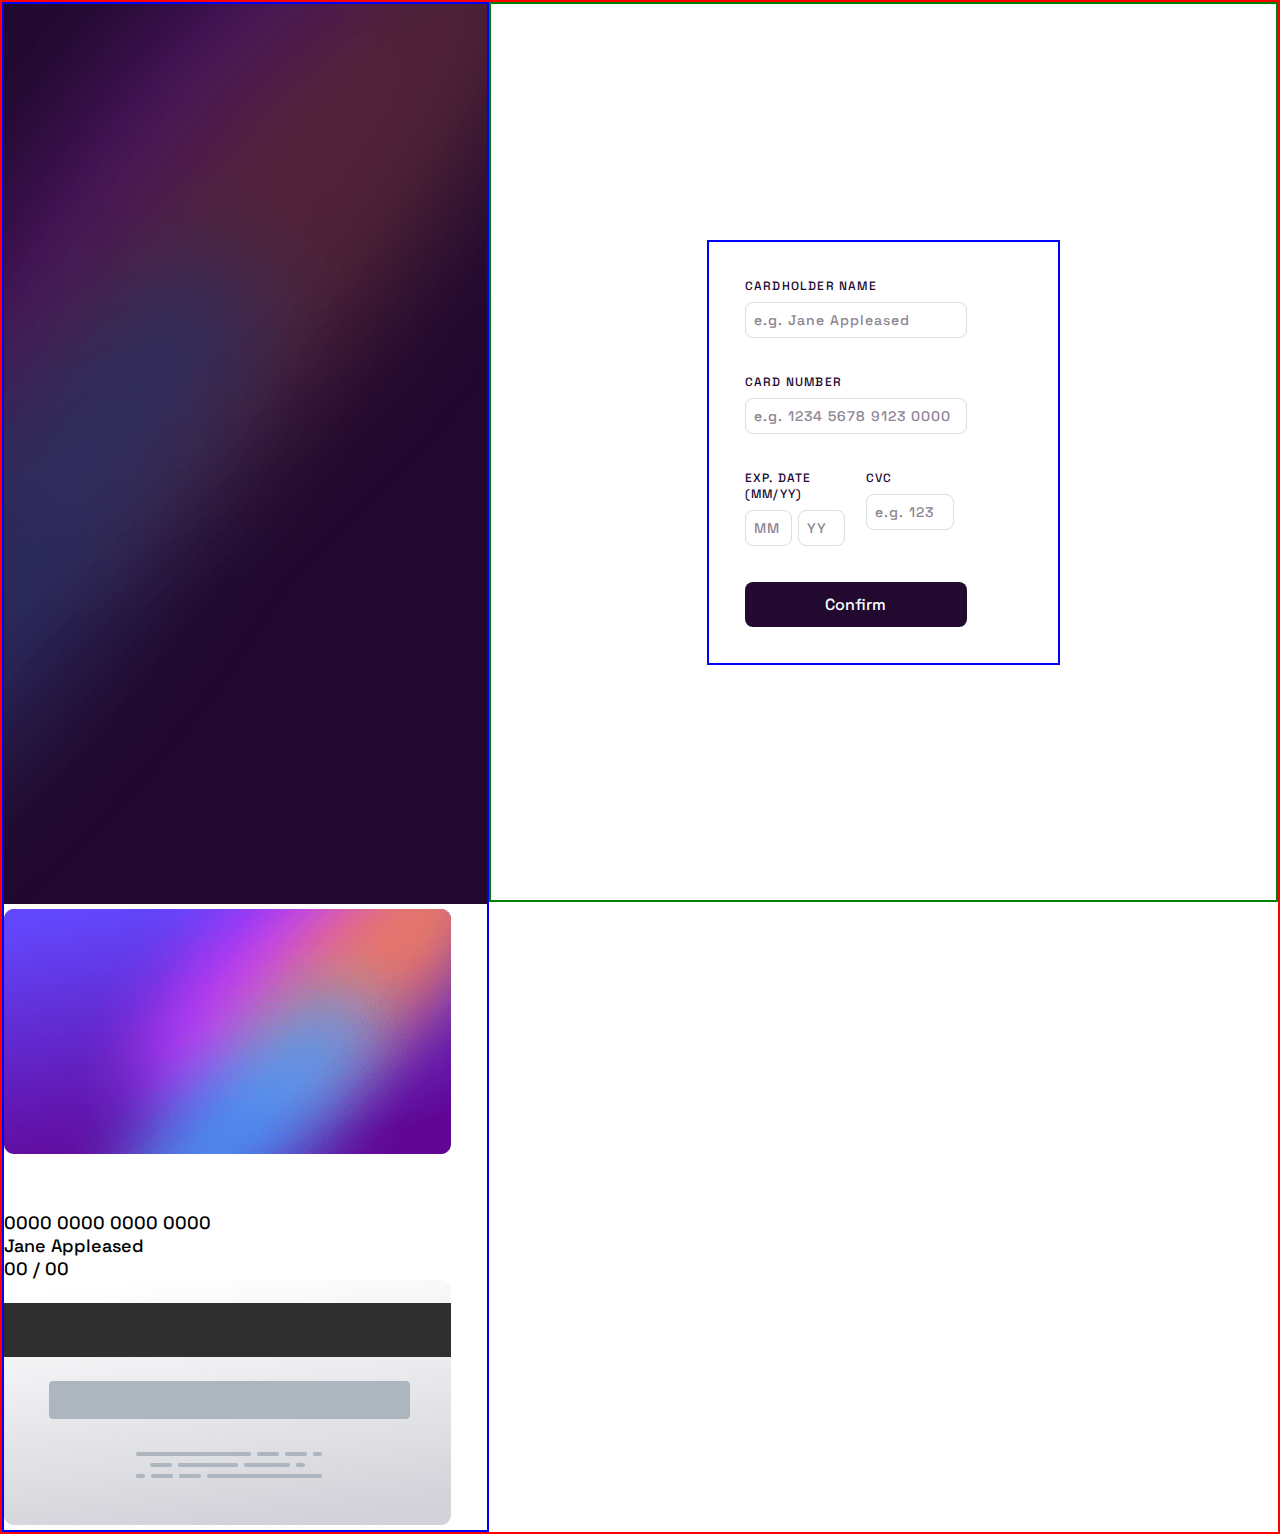
==== index.html @ 0906bd9a "structure and functionality is done" ====
<!DOCTYPE html>
<html lang="en">
  <head>
    <meta charset="UTF-8" />
    <meta name="viewport" content="width=device-width, initial-scale=1.0" />
    <title>Card form</title>
    <link rel="stylesheet" href="style/style.css" />
  </head>
  <body>
    
      <!-- ------------------------------ container --------------------------------- -->

      <div class="container">
        <!-- ----------------------- left side --------------------------- -->

        <div class="left-container">
          <img src="images/bg-main-desktop.png" alt="backgroud" />

          <!-- ------------------ Cards ----------------- -->

          <div class="card-container">

          
          <img src="images/bg-card-front.png" alt="card-front" />


          <!-- ----------------- text overlay ------------------ -->

          <div >
               <!-- ------------- image ------------------ -->

        
                <img src="images/card-logo.svg" alt="">


                <!-- --------------- content ------------------- -->

                <div>

                  <p class="display-card-number"> </p>


                  <div>

                    <p class="display-cardholder-name"></p>
                   <p class="display-exp">
                    <span class="display-month"></span>
                    /
                    <span class="display-year"></span>
                   </p>

                  </div>
                 

                </div>

               



               


          </div>
      


        </div>

          <img src="images/bg-card-back.png" alt="card-back" />
        </div>

        <!-- ---------------------- right side -------------------------------- -->

        <div class="right-container">

          <form class="card-detail-form" action="submit.html">
            <!-- --------------  cardholder name ----------------------- -->

            <label for="cardholder-name">
              <p>CARDHOLDER NAME</p>
              <input
                type="text"
                id="cardholder-name"
                placeholder="e.g. Jane Appleased"
                
              />
              <span class="name-error error"></span>
            </label>

            <!-- --------------  card number ----------------------- -->

            <label for="card-number">
              <p>CARD NUMBER</p>
              <input
                type="text"
                id="card-number"
                placeholder="e.g. 1234 5678 9123 0000"
                maxlength="16"
             
              />
              <span class="number-error error"></span>
            </label>


             <!-- --------------  exp date  and  cvc container----------------------- -->

            <div class="exp-cvc-container">


                <!-- ------------------- exp data -------------------- -->
             

              <label for="exp-date"  class="exp-date-container">
                <p>EXP. DATE (MM/YY)</p>
                

                <div class="exp">

                  <input type="text" inputmode="numeric" id="exp-date-month"  placeholder="MM" maxlength="2">
                

                  <input type="text" inputmode="numeric" id="exp-date-year" placeholder="YY" maxlength="2">

                </div>
               
                <span class="exp-error error"></span>
              </label>


              <!-- ------------------- CVC --------------------------------- -->

              <label for="cvc" class="cvc-container">
                <p>CVC</p>
                
                <input type="text"  inputmode="numeric" id="cvc" placeholder="e.g. 123">
                <span class="cvc-error error"></span>
              </label>

            </div>


            <!-- --------------------- Submit button -------------------------- -->

            <button type="submit" id="submit" class="submit-btn" >
                Confirm
            </button>
          </form>

        </div>


      </div>
   


    <script src="index.js"></script>
  </body>
</html>
---- style/style.css ----
@import url('https://fonts.googleapis.com/css2?family=Space+Grotesk:wght@500&display=swap');


:root {
    --red-error: hsl(0, 100%, 66%);
    --white: hsl(0, 0%, 100%);
    --primary-violet: hsl(270, 3%, 87%);
    --violet: hsl(279, 6%, 55%);
    --dark-violet: hsl(278, 68%, 11%);
    --my-gradient: linear-gradient(to right, hsl(249, 99%, 64%), hsl(278, 94%, 30%));

  }



*{
    margin:0;
    padding: 0;
    box-sizing: border-box;
}


body{
   
    width:100vw;
    height:100vh;
   /* overflow-y: hidden; */
    font-family: "Space Grotesk", sans-serif;
    font-optical-sizing: auto;
    font-weight: 500;
    font-style: normal;
    font-size: 18px;
    /* background-color: var(--gardient); */
  

}

label{
    font-size: 12px;
    letter-spacing: 1.2px;
    display: flex;
    flex-direction: column;
    gap:8px;
    color:var(--dark-violet)

}

input{
    outline:none;
    padding: 8px;
    border-radius: 8px;
    border:1px solid var(--primary-violet);
    width:80%;
    font-family: "Space Grotesk", sans-serif;
    font-optical-sizing: auto;
    font-weight: 500;
    font-size:14px;
    letter-spacing: 1px;
    color:var(--dark-violet)

}

input::placeholder{
    color:var(--violet)
}

input:focus{
    border:1px solid var(--dark-violet);
}

.container{
    
    display: flex;
    flex-direction: row;
    justify-content: center;
    border:2px solid red;
    
}


.left-container{

    border:2px solid blue;
    flex-basis:30%;
    position: relative;
}

.right-container{
    height:100vh;
    border:2px solid green;
    flex-basis: 70%;
    display:flex;
    justify-content: center;
    align-items: center;
 
    
}

.card-detail-form{
    border:2px solid blue;
    width:45%;
    padding:36px;
    display:flex;
    flex-direction: column;
    gap: 28px;
}

.exp-cvc-container{
    display: flex;
    flex-direction: row;
    gap:10px;
}

.exp-date-container{
    width:40%;
  
}
.exp{
     width:90%;
    display: flex;
    flex-direction: row;
    gap:6px;
}

.cvc-container{
    width:40%;
}

.cvc-container input{
    width:80%;
}

.error{
    color:var(--red-error);
    font-size:10px;
}

.error-input{
    border:1px solid var(--red-error);
}


.submit-btn{
    width:80%;
    cursor:pointer;
    display:flex;
    justify-content: center;
    align-items: center;
    padding-block:12px;
    border-radius:8px;
    outline:none;
    border:none;
    background-color: var(--dark-violet);
    color: var(--white);
    font-family: "Space Grotesk", sans-serif;
    font-optical-sizing: auto;
    font-weight: 500;
    font-style: normal;
    font-size:16px;
    transition: all;
    transition-duration: 1.4s;
    
}

.submit-btn:hover{
    box-shadow: 0 0 30px var(--primary-violet);
}
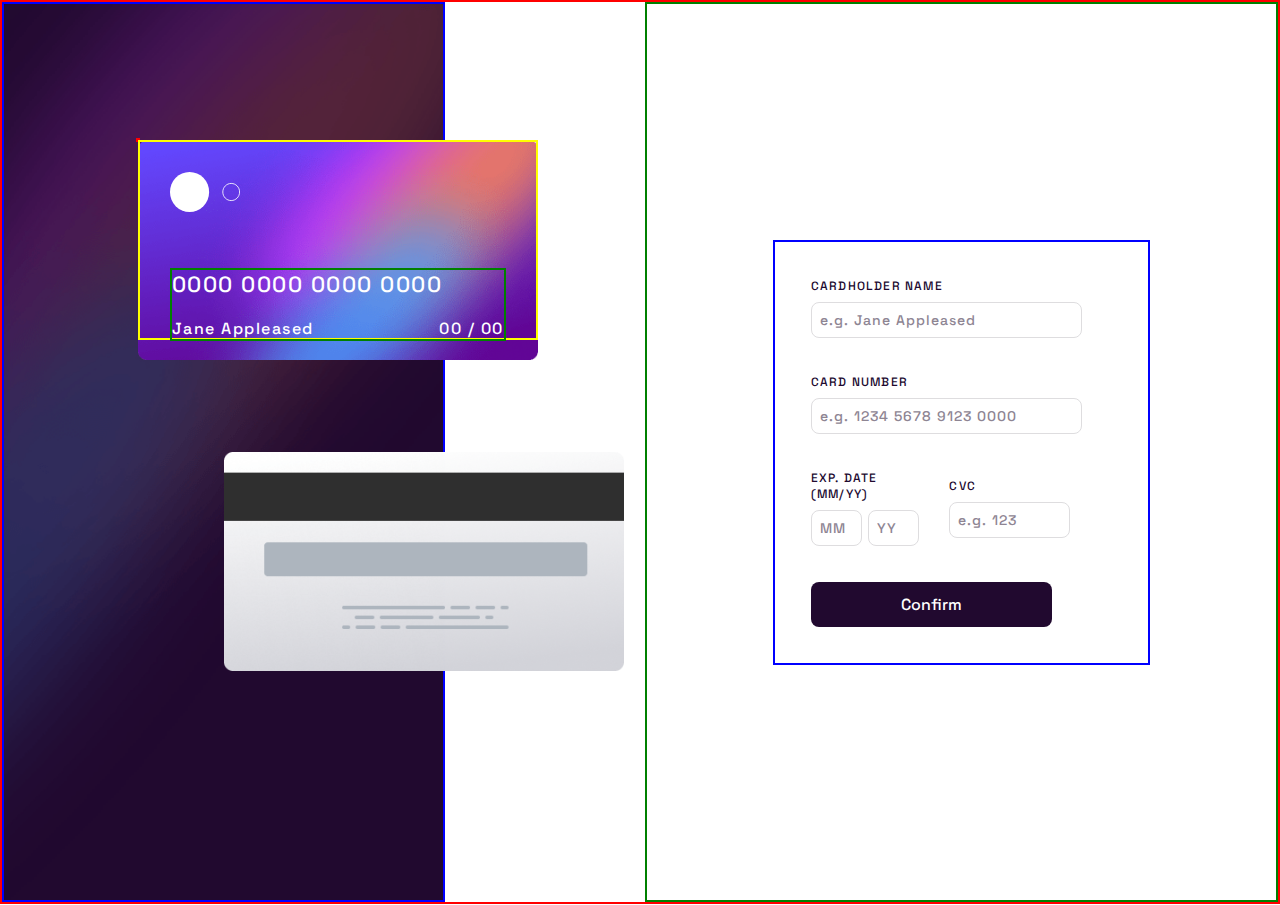
==== commit 60cd9ba9: "Half responsiveness done" ====
--- a/index.html
+++ b/index.html
@@ -5,154 +5,136 @@
     <meta name="viewport" content="width=device-width, initial-scale=1.0" />
     <title>Card form</title>
     <link rel="stylesheet" href="style/style.css" />
+    <link rel="stylesheet" href="style/media.css">
   </head>
   <body>
-    
-      <!-- ------------------------------ container --------------------------------- -->
+    <!-- ------------------------------ container --------------------------------- -->
 
-      <div class="container">
-        <!-- ----------------------- left side --------------------------- -->
+    <div class="container">
+      <!-- ----------------------- left side --------------------------- -->
 
-        <div class="left-container">
-          <img src="images/bg-main-desktop.png" alt="backgroud" />
+      <div class="left-container">
+        <img src="images/bg-main-desktop.png" alt="backgroud" class="bg-img"/>
 
-          <!-- ------------------ Cards ----------------- -->
+        <!-- ------------------ Cards ----------------- -->
 
-          <div class="card-container">
+        <div class="card-container">
 
-          
-          <img src="images/bg-card-front.png" alt="card-front" />
+          <!-- ------------------ Card front ---------------------- -->
 
+          <img src="images/bg-card-front.png" alt="card-front" class="front-card"/>
 
           <!-- ----------------- text overlay ------------------ -->
 
-          <div >
-               <!-- ------------- image ------------------ -->
+          <div class="text-overlay">
+            <!-- ------------- image ------------------ -->
 
-        
-                <img src="images/card-logo.svg" alt="">
+            <img src="images/card-logo.svg" alt="card-logo" class="card-logo" />
 
+            <!-- --------------- content ------------------- -->
 
-                <!-- --------------- content ------------------- -->
+            <div class="card-content">
+              <p class="display-card-number">0000 0000 0000 0000</p>
 
-                <div>
-
-                  <p class="display-card-number"> </p>
-
-
-                  <div>
-
-                    <p class="display-cardholder-name"></p>
-                   <p class="display-exp">
-                    <span class="display-month"></span>
-                    /
-                    <span class="display-year"></span>
-                   </p>
-
-                  </div>
-                 
-
-                </div>
-
-               
-
-
-
-               
-
+              <div class="display-container">
+                <p class="display-cardholder-name"></p>
+                <p class="display-exp">
+                  <span class="display-month">00</span>
+                  /
+                  <span class="display-year">00</span>
+                </p>
+              </div>
+            </div>
 
           </div>
-      
-
-
-        </div>
-
-          <img src="images/bg-card-back.png" alt="card-back" />
-        </div>
-
-        <!-- ---------------------- right side -------------------------------- -->
-
-        <div class="right-container">
-
-          <form class="card-detail-form" action="submit.html">
-            <!-- --------------  cardholder name ----------------------- -->
-
-            <label for="cardholder-name">
-              <p>CARDHOLDER NAME</p>
-              <input
-                type="text"
-                id="cardholder-name"
-                placeholder="e.g. Jane Appleased"
-                
-              />
-              <span class="name-error error"></span>
-            </label>
-
-            <!-- --------------  card number ----------------------- -->
-
-            <label for="card-number">
-              <p>CARD NUMBER</p>
-              <input
-                type="text"
-                id="card-number"
-                placeholder="e.g. 1234 5678 9123 0000"
-                maxlength="16"
-             
-              />
-              <span class="number-error error"></span>
-            </label>
-
-
-             <!-- --------------  exp date  and  cvc container----------------------- -->
-
-            <div class="exp-cvc-container">
-
-
-                <!-- ------------------- exp data -------------------- -->
-             
-
-              <label for="exp-date"  class="exp-date-container">
-                <p>EXP. DATE (MM/YY)</p>
-                
-
-                <div class="exp">
-
-                  <input type="text" inputmode="numeric" id="exp-date-month"  placeholder="MM" maxlength="2">
-                
-
-                  <input type="text" inputmode="numeric" id="exp-date-year" placeholder="YY" maxlength="2">
-
-                </div>
-               
-                <span class="exp-error error"></span>
-              </label>
-
-
-              <!-- ------------------- CVC --------------------------------- -->
-
-              <label for="cvc" class="cvc-container">
-                <p>CVC</p>
-                
-                <input type="text"  inputmode="numeric" id="cvc" placeholder="e.g. 123">
-                <span class="cvc-error error"></span>
-              </label>
-
-            </div>
-
-
-            <!-- --------------------- Submit button -------------------------- -->
-
-            <button type="submit" id="submit" class="submit-btn" >
-                Confirm
-            </button>
-          </form>
-
         </div>
 
 
+        <!-- ----------------- Card back -------------------------- -->
+
+        <img src="images/bg-card-back.png" alt="card-back" class="card-back" />
       </div>
-   
 
+      <!-- ---------------------- right side -------------------------------- -->
+
+      <div class="right-container">
+        <form class="card-detail-form" action="submit.html">
+          <!-- --------------  cardholder name ----------------------- -->
+
+          <label for="cardholder-name">
+            <p>CARDHOLDER NAME</p>
+            <input
+              type="text"
+              id="cardholder-name"
+              placeholder="e.g. Jane Appleased"
+            />
+            <span class="name-error error"></span>
+          </label>
+
+          <!-- --------------  card number ----------------------- -->
+
+          <label for="card-number">
+            <p>CARD NUMBER</p>
+            <input
+              type="text"
+              id="card-number"
+              placeholder="e.g. 1234 5678 9123 0000"
+              maxlength="16"
+            />
+            <span class="number-error error"></span>
+          </label>
+
+          <!-- --------------  exp date  and  cvc container----------------------- -->
+
+          <div class="exp-cvc-container">
+            <!-- ------------------- exp data -------------------- -->
+
+            <label for="exp-date" class="exp-date-container">
+              <p>EXP. DATE (MM/YY)</p>
+
+              <div class="exp">
+                <input
+                  type="text"
+                  inputmode="numeric"
+                  id="exp-date-month"
+                  placeholder="MM"
+                  maxlength="2"
+                />
+
+                <input
+                  type="text"
+                  inputmode="numeric"
+                  id="exp-date-year"
+                  placeholder="YY"
+                  maxlength="2"
+                />
+              </div>
+
+              <span class="exp-error error"></span>
+            </label>
+
+            <!-- ------------------- CVC --------------------------------- -->
+
+            <label for="cvc" class="cvc-container">
+              <p>CVC</p>
+
+              <input
+                type="text"
+                inputmode="numeric"
+                id="cvc"
+                placeholder="e.g. 123"
+                maxlength="3"
+              />
+              <span class="cvc-error error"></span>
+            </label>
+          </div>
+
+          <!-- --------------------- Submit button -------------------------- -->
+
+          <button type="submit" id="submit" class="submit-btn">Confirm</button>
+        </form>
+      </div>
+    </div>
 
     <script src="index.js"></script>
   </body>
--- a/style/style.css
+++ b/style/style.css
@@ -24,13 +24,13 @@
    
     width:100vw;
     height:100vh;
-   /* overflow-y: hidden; */
+   overflow-y: hidden;
     font-family: "Space Grotesk", sans-serif;
     font-optical-sizing: auto;
     font-weight: 500;
     font-style: normal;
     font-size: 18px;
-    /* background-color: var(--gardient); */
+  
   
 
 }
@@ -50,7 +50,7 @@
     padding: 8px;
     border-radius: 8px;
     border:1px solid var(--primary-violet);
-    width:80%;
+    width:90%;
     font-family: "Space Grotesk", sans-serif;
     font-optical-sizing: auto;
     font-weight: 500;
@@ -71,24 +71,97 @@
 .container{
     
     display: flex;
+    flex-direction: column;
+    justify-content:flex-start;
+    gap:60px;
+    border:2px solid red;
+    
+}
+
+
+.left-container{
+
+    height:35vh;
+    border:2px solid blue;
+    width:100%;
+    position: relative;
+}
+
+.bg-img{
+    height:100%;
+    width:100%;
+    object-fit: cover;
+}
+
+.card-container{
+    position: absolute;
+    top:15%;
+    left:30%;
+    border:2px solid red;
+}
+
+.front-card{
+    width:350px;
+    position: absolute;
+    z-index:1;
+}
+
+.text-overlay{
+    border:2px solid yellow;
+    width:350px;
+    height:180px;
+    position: absolute;
+    z-index:2;
+    display:flex;
+    flex-direction: column;
+    gap:30px;
+    padding-top:30px;
+    padding-inline:30px;
+
+
+}
+
+.card-logo{
+    width: 70px;
+}
+
+.card-content{
+    border:2px solid green;
+    display: flex;
+    flex-direction: column;
+    gap:20px;
+    font-size: 18px;
+    color:var(--white);
+    letter-spacing: 1.5px;
+}
+
+.display-card-number{
+    font-size: 18px;
+    letter-spacing: 1.5px;
+}
+
+.display-container{
+    display: flex;
     flex-direction: row;
-    justify-content: center;
-    border:2px solid red;
-    
-}
-
-
-.left-container{
-
-    border:2px solid blue;
-    flex-basis:30%;
-    position: relative;
-}
+    justify-content: space-between;
+    font-size:14px;
+    
+
+}
+
+.card-back{
+    width:350px;
+    position: absolute;
+    top:45%;
+    left:50%;
+}
+
+
 
 .right-container{
-    height:100vh;
+    height:60vh;
     border:2px solid green;
-    flex-basis: 70%;
+    width:100%;
     display:flex;
     justify-content: center;
     align-items: center;
@@ -98,7 +171,7 @@
 
 .card-detail-form{
     border:2px solid blue;
-    width:45%;
+    width:80%;
     padding:36px;
     display:flex;
     flex-direction: column;
@@ -108,7 +181,8 @@
 .exp-cvc-container{
     display: flex;
     flex-direction: row;
-    gap:10px;
+    gap:30px;
+    align-items: center;
 }
 
 .exp-date-container{
@@ -127,7 +201,7 @@
 }
 
 .cvc-container input{
-    width:80%;
+    width:100%;
 }
 
 .error{
--- a/style/media.css
+++ b/style/media.css
@@ -0,0 +1,166 @@
+
+
+
+
+
+
+
+@media only screen and (min-width: 860px){
+
+    .container{
+        flex-direction: row;
+        /* justify-content: space-between; */
+        gap:200px;
+    }
+
+    .left-container{
+        height:100vh;
+        width:40%;
+    }
+
+    .right-container{
+        height:100vh;
+        width:60%;
+    }
+
+    .card-back{
+        left:35%;
+    }
+
+    .card-container{
+        left:15%;
+    }
+
+}
+
+@media only screen and (min-width: 900px){
+ 
+    .display-card-number{
+        font-size: 22px;
+        
+    }
+
+    .display-container{
+        font-size:16px;
+    }
+
+    .right-container{
+        height:100vh;
+        width:45%;
+    }
+
+    .left-container{
+        height:100vh;
+         width:35%;
+     }
+
+     .card-container{
+        left:20%;
+    }
+   
+    .card-back{
+        left:40%;
+    }
+
+
+}
+
+
+
+@media only screen and (min-width: 1060px){
+
+    .right-container{
+        width: 50%;
+        height:100vh;
+     }
+
+ 
+
+     .card-detail-form{
+         width:70%;
+     }
+
+     .card-back{
+        width:400px;
+        top:50%;
+        left:40%;
+     }
+
+     .front-card{
+        width:400px;
+     }
+
+     .text-overlay{
+        width:400px;
+        height:200px;
+        gap:56px;
+     }
+
+     .card-content{
+        gap:20px;
+     }
+
+     .exp-cvc-container{
+      gap:18px;
+     }
+
+     .card-container{
+        left:25%;
+    }
+   
+    
+
+
+
+
+    
+ 
+
+}
+
+
+@media only screen and (min-width: 1200px) {
+
+    .card-detail-form{
+        width:60%;
+    }
+    .card-container{
+        left:30%;
+    }
+   
+    .card-back{
+        left:50%;
+    }
+
+
+   
+
+}
+
+
+@media only screen and (min-width: 1370px) {
+
+
+    input{
+        width:80%;
+    }
+    .left-container{
+        width:40%;
+    }
+    .right-container{
+       width: 70%;
+       height:100vh;
+    }
+    .card-detail-form{
+        width:45%;
+    }
+    .card-container{
+        left:30%;
+    }
+   
+    .card-back{
+        left:45%;
+    }
+
+
+}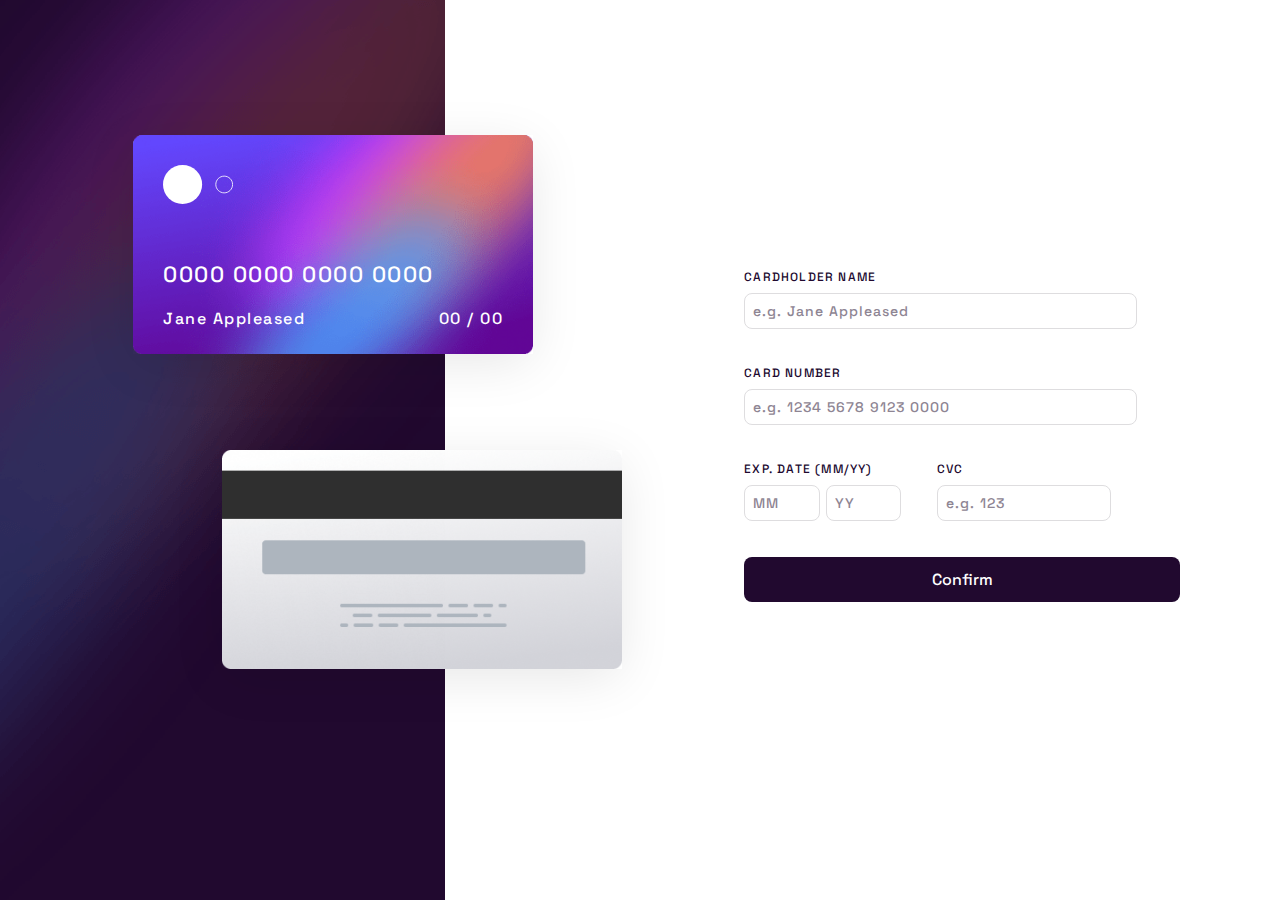
==== commit 37b972b5: "..." ====
--- a/index.html
+++ b/index.html
@@ -132,6 +132,7 @@
           <!-- --------------------- Submit button -------------------------- -->
 
           <button type="submit" id="submit" class="submit-btn">Confirm</button>
+          
         </form>
       </div>
     </div>
--- a/style/style.css
+++ b/style/style.css
@@ -24,7 +24,6 @@
    
     width:100vw;
     height:100vh;
-   overflow-y: hidden;
     font-family: "Space Grotesk", sans-serif;
     font-optical-sizing: auto;
     font-weight: 500;
@@ -50,7 +49,7 @@
     padding: 8px;
     border-radius: 8px;
     border:1px solid var(--primary-violet);
-    width:90%;
+    width:97%;
     font-family: "Space Grotesk", sans-serif;
     font-optical-sizing: auto;
     font-weight: 500;
@@ -74,7 +73,7 @@
     flex-direction: column;
     justify-content:flex-start;
     gap:60px;
-    border:2px solid red;
+   
     
 }
 
@@ -82,7 +81,7 @@
 .left-container{
 
     height:35vh;
-    border:2px solid blue;
+   
     width:100%;
     position: relative;
 }
@@ -95,26 +94,27 @@
 
 .card-container{
     position: absolute;
-    top:15%;
-    left:30%;
-    border:2px solid red;
+    top:60%;
+    left:5%;
+    box-shadow: 0px 10px 50px -3px rgba(0,0,0,0.1);
 }
 
 .front-card{
-    width:350px;
+    width:280px;
     position: absolute;
     z-index:1;
+    box-shadow: 0px 10px 50px -3px rgba(0,0,0,0.1);
 }
 
 .text-overlay{
-    border:2px solid yellow;
-    width:350px;
-    height:180px;
+
+    width:280px;
+    height:160px;
     position: absolute;
     z-index:2;
     display:flex;
     flex-direction: column;
-    gap:30px;
+    gap:20px;
     padding-top:30px;
     padding-inline:30px;
 
@@ -122,21 +122,21 @@
 }
 
 .card-logo{
-    width: 70px;
+    width: 40px;
 }
 
 .card-content{
-    border:2px solid green;
+    
     display: flex;
     flex-direction: column;
     gap:20px;
-    font-size: 18px;
+    font-size: 14px;
     color:var(--white);
     letter-spacing: 1.5px;
 }
 
 .display-card-number{
-    font-size: 18px;
+    font-size: 1p6x;
     letter-spacing: 1.5px;
 }
 
@@ -150,17 +150,18 @@
 }
 
 .card-back{
-    width:350px;
+    width:280px;
     position: absolute;
-    top:45%;
-    left:50%;
+    top:20%;
+    left:10%;
+    box-shadow: 0px 10px 50px -3px rgba(0,0,0,0.1);
 }
 
 
 
 .right-container{
     height:60vh;
-    border:2px solid green;
+ 
     width:100%;
     display:flex;
     justify-content: center;
@@ -170,8 +171,8 @@
 }
 
 .card-detail-form{
-    border:2px solid blue;
-    width:80%;
+   
+    width:90%;
     padding:36px;
     display:flex;
     flex-direction: column;
@@ -215,7 +216,80 @@
 
 
 .submit-btn{
-    width:80%;
+    width:100%;
+    cursor:pointer;
+    display:flex;
+    justify-content: center;
+    align-items: center;
+    padding-block:12px;
+    margin-bottom:30px;
+    border-radius:8px;
+    outline:none;
+    border:none;
+    background-color: var(--dark-violet);
+    color: var(--white);
+    font-family: "Space Grotesk", sans-serif;
+    font-optical-sizing: auto;
+    font-weight: 500;
+    font-style: normal;
+    font-size:16px;
+    transition: all;
+    transition-duration: 1.4s;
+    
+}
+
+.submit-btn:hover{
+    box-shadow: 0 0 30px var(--primary-violet);
+}
+
+
+/* submit page */
+
+.submit-right-container{
+    
+  
+    display: flex;
+    /* justify-content: center; */
+    /* align-items: center; */
+    
+}
+
+.submit-content-container{
+    width:95%;
+    display: flex;
+    flex-direction: column;
+    gap:38px;
+
+}
+.submit-content{
+  
+    display: flex;
+    flex-direction: column;
+   gap:20px;
+    align-items: center;
+
+}
+
+.complete-logo{
+    width:70px;
+}
+
+.thank{
+    color:var(--dark-violet);
+    letter-spacing: 2px;
+    font-size: 24px;
+    font-weight:400;
+}
+
+.details{
+    color:var(--violet);
+    font-size:14px;
+    letter-spacing: 1px;
+}
+
+.continue-btn{
+    width:70%;
+    margin: auto;
     cursor:pointer;
     display:flex;
     justify-content: center;
@@ -236,6 +310,6 @@
     
 }
 
-.submit-btn:hover{
+.continue-btn:hover{
     box-shadow: 0 0 30px var(--primary-violet);
 }--- a/style/media.css
+++ b/style/media.css
@@ -1,6 +1,176 @@
 
 
-
+@media only screen and (min-width: 340px){
+ 
+    .card-back{
+        top:20%;
+    left:16%;
+    }
+
+    .card-container{
+     
+        left:5%;
+    }
+
+    
+   
+
+   
+    
+   
+
+}
+@media only screen and (min-width: 390px){
+ 
+    .card-back{
+        width:300px;
+        top:15%;
+        left:20%;
+    }
+
+    .card-container{
+        top:60%;
+        left:10%;
+    }
+
+    .front-card{
+        width:300px;
+    }
+
+    .text-overlay{
+        width:300px;
+        height:160px;
+        gap:30px;
+    }
+
+    .card-logo{
+        width: 50px;
+    }
+
+    .submit-content-container{
+        width:90%;
+    }
+   
+    
+
+   
+    
+   
+
+}
+
+@media only screen and (min-width: 450px){
+
+    input{
+        width:90%;
+    }
+ 
+    .card-back{
+        top:15%;
+        left:30%;
+    }
+
+    .card-container{
+        top:60%;
+        left:15%;
+    }
+
+    .card-content{
+        font-size:18px;
+    }
+    .display-card-number{
+        font-size:18px;
+    }
+
+    
+   
+
+}
+
+
+@media only screen and (min-width: 520px){
+ 
+    .card-back{
+        width:350px;
+        top:15%;
+        left:30%;
+    }
+
+    .card-container{
+        
+        top:50%;
+        left:15%;
+    }
+    .front-card{
+        width:350px;
+    }
+
+    .card-detail-form{
+        width:80%;
+    }
+
+    .text-overlay{
+        width:350px;
+        height:180px;
+    }
+
+    .card-logo{
+        width: 70px;
+    }
+
+      
+    .submit-content-container{
+        width:75%;
+    }
+
+    .submit-right-container{
+        justify-content: center;
+        align-items: center;
+    }
+
+}
+
+
+
+@media only screen and (min-width: 620px){
+ 
+    .card-back{
+        top:15%;
+        left:40%;
+    }
+
+    .card-container{
+        top:50%;
+        left:20%;
+    }
+
+    .card-detail-form{
+        width:70%;
+    }
+    .submit-content-container{
+        width:60%;
+    }
+   
+
+}
+
+@media only screen and (min-width: 764px){
+ 
+    .card-back{
+        top:15%;
+        left:50%;
+    }
+
+    .card-container{
+        top:50%;
+        left:30%;
+    }
+
+    .card-detail-form{
+        width:70%;
+    }
+
+}
 
 
 
@@ -24,11 +194,23 @@
     }
 
     .card-back{
+        top:45%;
         left:35%;
     }
 
     .card-container{
+        top:15%;
         left:15%;
+    }
+    .submit-btn{
+        width:100%;
+    }
+    .card-detail-form{
+        width:88%;
+    }
+
+    .submit-content-container{
+        width:90%;
     }
 
 }
@@ -62,6 +244,13 @@
         left:40%;
     }
 
+    .card-detail-form{
+        width:85%;
+    }
+
+    .submit-content-container{
+        width:85%;
+    }
 
 }
 
@@ -77,7 +266,7 @@
  
 
      .card-detail-form{
-         width:70%;
+         width:80%;
      }
 
      .card-back{
@@ -107,6 +296,10 @@
      .card-container{
         left:25%;
     }
+
+    .submit-content-container{
+        width:75%;
+    }
    
     
 
@@ -121,16 +314,18 @@
 
 @media only screen and (min-width: 1200px) {
 
-    .card-detail-form{
+   
+    .card-container{
+        left:30%;
+    }
+   
+    .card-back{
+        left:50%;
+    }
+
+    .submit-content-container{
         width:60%;
     }
-    .card-container{
-        left:30%;
-    }
-   
-    .card-back{
-        left:50%;
-    }
 
 
    
@@ -142,7 +337,7 @@
 
 
     input{
-        width:80%;
+        width:100%;
     }
     .left-container{
         width:40%;
@@ -152,7 +347,7 @@
        height:100vh;
     }
     .card-detail-form{
-        width:45%;
+        width:60%;
     }
     .card-container{
         left:30%;
@@ -162,5 +357,7 @@
         left:45%;
     }
 
+    
+
 
 }